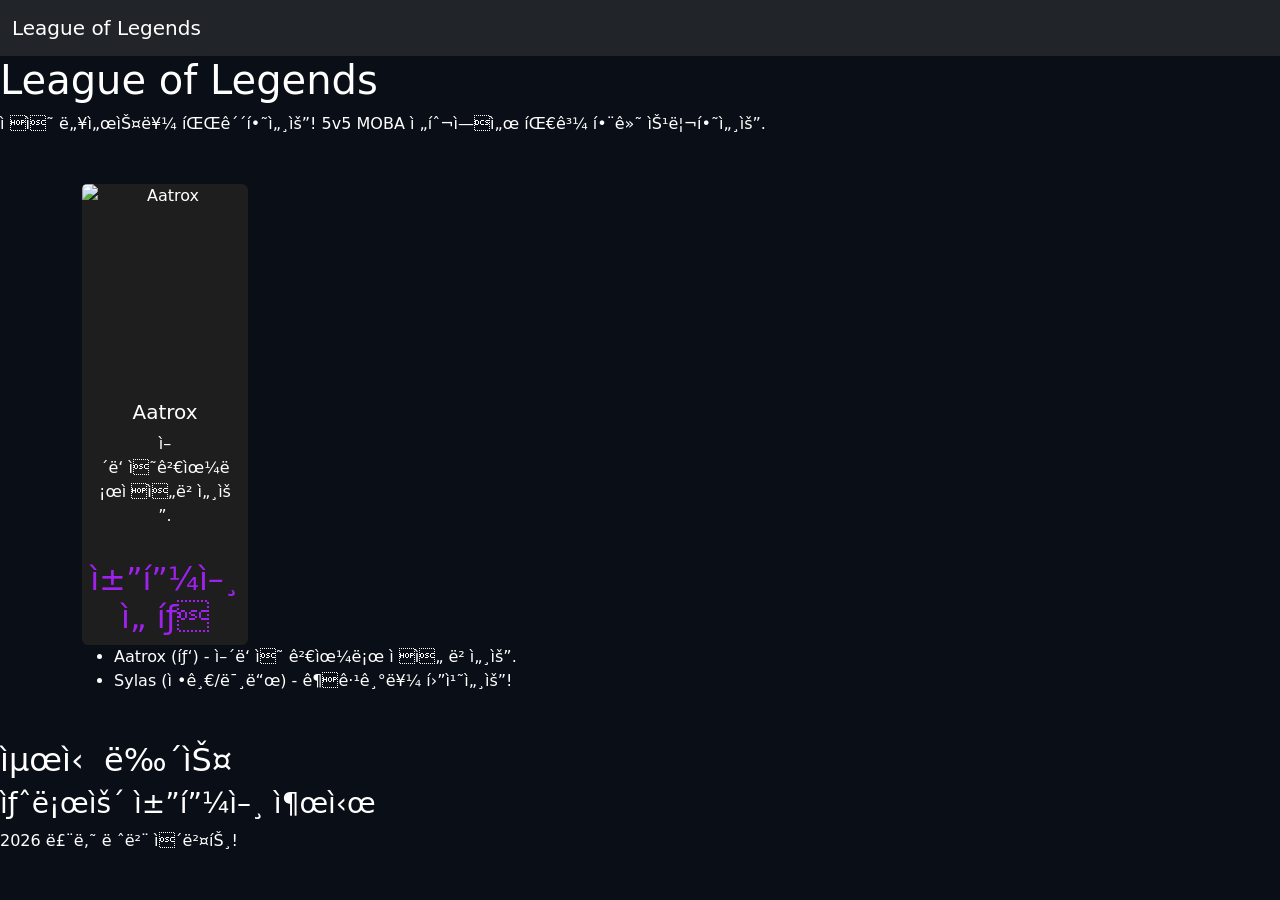
==== src/main/resources/META-INF/resources/index.html @ 9d28fe9e "2차 수업 업로드 테스트" ====
<!-- <!DOCTYPE html>
<html lang="ko">
<head>
    <meta charset="UTF-8">
    <meta name="viewport" content="width=device-width, initial-scale=1.0">
    <title>Quarkus Hello World</title>
</head>
<body>
    <div class="container">
        <h1>Hello, Quarkus!</h1>
        <p>이 파일은 <code>META-INF/resources/index.html</code>에서 실행 중입니다.</p>
    </div>
</body>
</html> -->




<!DOCTYPE html>
<html lang="ko">
<head>
    <link href="https://cdn.jsdelivr.net/npm/bootstrap@5.3.0/dist/css/bootstrap.min.css" rel="stylesheet">
    <style>
    body { background-color: #0a0e17; color: #fff; }
    .accent-purple { color: #a020f0; }
    .card { background-color: #1e1e1e; border: none; color: white; }
    .btn-primary { background-color: #a020f0; border: none; }
    
    .card {
    transition: transform 0.3s, box-shadow 0.3s;
    }
    .card:hover {
    transform: scale(1.05); /* 마우스를 올리면 커짐 */
    box-shadow: 0 10px 20px rgba(160, 32, 240, 0.5); /* 보라색 광원 효과 */
    }
    .card-img-top {
    height: 200px;
    object-fit: cover; /* 이미지가 찌그러지지 않게 채움 */
    }

    </style>
</head>
<body>
    <nav class="navbar navbar-expand-lg navbar-dark bg-dark">
        <div class="container-fluid"><a class="navbar-brand" href="#">League of Legends</a></div>
    </nav>


    <h1>League of Legends</h1>
    <p>적의 넥서스를 파괴하세요! 5v5 MOBA 전투에서 팀과 함께 승리하세요.</p>
    
    


        <div class="container my-5">
            <div class="row">
                 <div class="col-md-6 col-lg-4 col-xl-2">
                    <div class="card text-center h-100">
                    <img src="https://ddragon.leagueoflegends.com/cdn/16.5.1/img/champion/Aatrox.png" class="card-img-top" alt="Aatrox" loading="lazy">
                    <div class="card-body">
                    <h5>Aatrox</h5>
                    <p>어둠의검으로적을베세요.</p>
                </div>
                <h2 class="text-center accent-purple">챔피언 선택</h2>
             </div>
             </div>
        </div>
        <ul>
    <li>Aatrox (탑) - 어둠의 검으로 적을 베세요.</li>
    <li>Sylas (정글/미드) - 궁극기를 훔치세요!</li>
    </ul>
    </div>

    

    <h2>최신 뉴스</h2>
<div>
<h3>새로운 챔피언 출시</h3>
<p>2026 루나 레벨 이벤트!</p>
</div>

</body>
</html
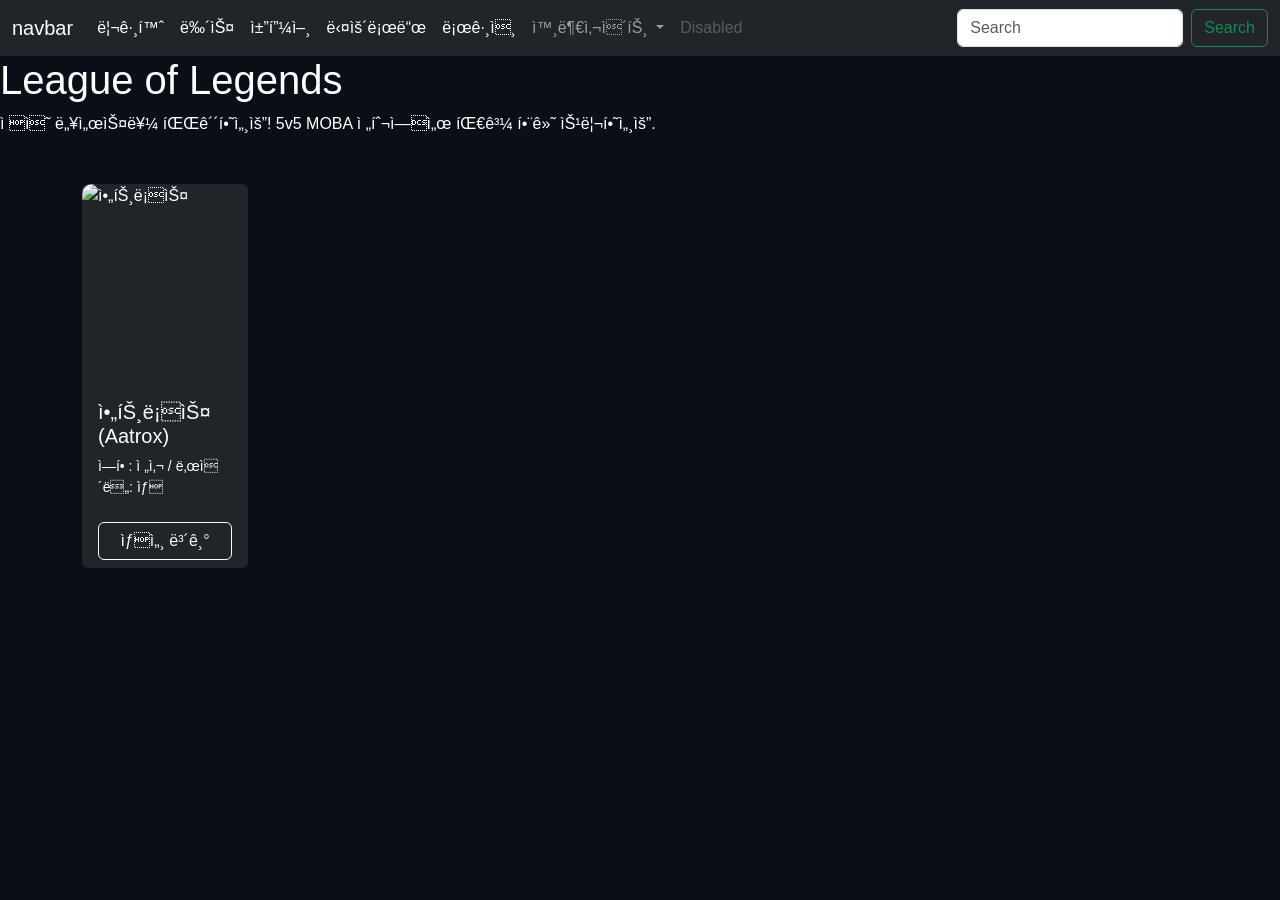
==== commit 225dbe3d: "4주차 수업" ====
--- a/src/main/resources/META-INF/resources/index.html
+++ b/src/main/resources/META-INF/resources/index.html
@@ -12,6 +12,7 @@
     </div>
 </body>
 </html> -->
+<!-- ./mvnw quarkus:dev   -->
 
 
 
@@ -20,30 +21,86 @@
 <html lang="ko">
 <head>
     <link href="https://cdn.jsdelivr.net/npm/bootstrap@5.3.0/dist/css/bootstrap.min.css" rel="stylesheet">
+    <script src="https://cdn.jsdelivr.net/npm/bootstrap@5.3.0/dist/js/bootstrap.bundle.min.js"></script>
     <style>
-    body { background-color: #0a0e17; color: #fff; }
-    .accent-purple { color: #a020f0; }
-    .card { background-color: #1e1e1e; border: none; color: white; }
-    .btn-primary { background-color: #a020f0; border: none; }
-    
-    .card {
-    transition: transform 0.3s, box-shadow 0.3s;
-    }
-    .card:hover {
-    transform: scale(1.05); /* 마우스를 올리면 커짐 */
-    box-shadow: 0 10px 20px rgba(160, 32, 240, 0.5); /* 보라색 광원 효과 */
-    }
-    .card-img-top {
-    height: 200px;
-    object-fit: cover; /* 이미지가 찌그러지지 않게 채움 */
-    }
-
+        body { background-color: #0a0e17; color: #fff; font-family: 'Arial', sans-serif; }
+        .navbar { background-color: #000; }
+        .hero { background: linear-gradient(to bottom, #1e1e1e, #0a0e17); min-height: 60vh; }
+        .accent-purple { color: #a020f0; }
+        .accent-red { color: #ff0000; }
+        .card { background-color: #1e1e1e; border: none; transition: transform 0.3s, box-shadow 0.3s; }
+        .card:hover { transform: scale(1.05); box-shadow: 0 10px 20px rgba(160, 32, 240, 0.5); }
+        .card-img-top { height: 200px; object-fit: cover; border-radius: 10px 10px 0 0; }
+        .btn-primary { background-color: #a020f0; border: none; }
+        .btn-primary:hover { background-color: #800080; }
+        .card-img-top {object-position: center top;}
     </style>
 </head>
 <body>
-    <nav class="navbar navbar-expand-lg navbar-dark bg-dark">
-        <div class="container-fluid"><a class="navbar-brand" href="#">League of Legends</a></div>
-    </nav>
+    <!-- <nav class="navbar navbar-expand-lg navbar-dark bg-dark">
+        <div class="container-fluid">
+            <a class="navbar-brand" href="#">League of Legends</a>
+        
+            <button class="navbar-toggler" type="button" data-bs-toggle="collapse" data-bs-target="#navbarNav" aria-controls="navbarNav" aria-expanded="false" aria-label="Toggle navigation">
+                <span class="navbar-toggler-icon"></span>
+            </button>
+            <div class="collapse navbar-collapse" id="navbarNav">
+                <ul class="navbar-nav ms-auto">
+                    <li class="nav-item"><a class="nav-link" href="#">뉴스</a></li>
+                    <li class="nav-item"><a class="nav-link" href="#">챔피언</a></li>
+                    <li class="nav-item"><a class="nav-link" href="#">다운로드</a></li>
+                    <li class="nav-item"><a class="nav-link" href="#">로그인</a></li>
+                    <li class="nav-item"><a class="nav-link" href="https://www.leagueoflegends.com/ko-kr/" target="_blank">공식웹사이트</a></li>
+                </ul>
+            </div>
+        </div>
+    </nav> -->
+
+<nav class="navbar navbar-expand-lg navbar-dark bg-dark">
+  <div class="container-fluid">
+    <a class="navbar-brand" href="#">navbar</a>
+    <button class="navbar-toggler" type="button" data-bs-toggle="collapse" data-bs-target="#navbarSupportedContent" aria-controls="navbarSupportedContent" aria-expanded="false" aria-label="Toggle navigation">
+      <span class="navbar-toggler-icon"></span>
+    </button>
+    <div class="collapse navbar-collapse" id="navbarSupportedContent">
+      <ul class="navbar-nav me-auto mb-2 mb-lg-0">
+        <li class="nav-item">
+          <a class="nav-link active" aria-current="page" href="#">리그홈</a>
+        </li>
+        <li class="nav-item">
+          <a class="nav-link active" aria-current="page" href="#">뉴스</a>
+        </li>
+        <li class="nav-item">
+          <a class="nav-link active" aria-current="page" href="#">챔피언</a>
+        </li>
+        <li class="nav-item">
+          <a class="nav-link active" aria-current="page" href="#">다운로드</a>
+        </li>
+        <li class="nav-item">
+          <a class="nav-link active" aria-current="page" href="#">로그인</a>
+        </li>
+        <li class="nav-item dropdown">
+          <a class="nav-link dropdown-toggle" href="#" id="navbarDropdown" role="button" data-bs-toggle="dropdown" aria-expanded="false">
+            외부사이트
+          </a>
+          <ul class="dropdown-menu" aria-labelledby="navbarDropdown">
+            <li><a class="dropdown-item" href="https://www.leagueoflegends.com/ko-kr/">롤공식홈</a></li>
+            <li><a class="dropdown-item" href="https://lol.ps/">롤전적</a></li>
+            <li><hr class="dropdown-divider"></li>
+            <li><a class="dropdown-item" href="#">관련유튜브</a></li>
+          </ul>
+        </li>
+        <li class="nav-item">
+          <a class="nav-link disabled" href="#" tabindex="-1" aria-disabled="true">Disabled</a>
+        </li>
+      </ul>
+      <form class="d-flex">
+        <input class="form-control me-2" type="search" placeholder="Search" aria-label="Search">
+        <button class="btn btn-outline-success" type="submit">Search</button>
+      </form>
+    </div>
+  </div>
+</nav>
 
 
     <h1>League of Legends</h1>
@@ -53,17 +110,59 @@
 
 
         <div class="container my-5">
-            <div class="row">
+            <!-- <div class="row row-cols-auto g-4"> -->
+                <div class="row g-4">
                  <div class="col-md-6 col-lg-4 col-xl-2">
-                    <div class="card text-center h-100">
+                    <!-- <div class="card text-center h-100">
                     <img src="https://ddragon.leagueoflegends.com/cdn/16.5.1/img/champion/Aatrox.png" class="card-img-top" alt="Aatrox" loading="lazy">
                     <div class="card-body">
-                    <h5>Aatrox</h5>
-                    <p>어둠의검으로적을베세요.</p>
+                    <h5 class="card-title accent-red">Aatrox</h5>
+                    <p class="card-title accent-red">어둠의검으로적을베세요.</p>
+                </div>
+                <h2 class="text-center accent-purple">챔피언 선택</h2>
+             </div>
+             </div> -->
+
+        <div class="col">
+            <div class="card bg-dark text-white border-secondary h-100">
+            <img src="https://ddragon.leagueoflegends.com/cdn/16.5.1/img/champion/Aatrox.png" class="card-img-top" alt="아트록스">
+                <div class="card-body">
+                <h5 class="card-title">아트록스 (Aatrox)</h5>
+                <p class="card-text small">역할: 전사 / 난이도: 상</p>
+                </div>
+             <div class="card-footer bg-transparent border-0">
+                <button class="btn btn-outline-light w-100"
+                data-bs-toggle="modal"
+                data-bs-target="#modalAatrox"
+                data-champ="Aatrox">
+                상세 보기
+                </button>
+                </div>
+            </div>
+        </div>
+
+        <!-- 모달 (iframe으로 Aatrox.html 불러오기) -->
+<div class="modal fade" id="modalAatrox" tabindex="-1" aria-labelledby="modalAatroxLabel" aria-hidden="true">
+<div class="modal-dialog modal-xl modal-dialog-centered modal-dialog-scrollable">
+<div class="modal-content bg-dark text-white border-secondary">
+<!-- 헤더 -->
+<div class="modal-header border-secondary">
+<h5 class="modal-title" id="modalAatroxLabel">아트록스 (Aatrox) 상세 정보</h5>
+<button type="button" class="btn-close btn-close-white" data-bs-dismiss="modal" aria-label="Close"></button>
+</div>
+
+
+             <div class="col-md-6 col-lg-4 col-xl-2">
+                    <div class="card text-center h-100">
+                    <img src="http://localhost:8080/img/sylas.jpg" class="card-img-top" alt="Sylas" loading="lazy">
+                    <div class="card-body">
+                    <h5 class="card-title accent-red">Sylas</h5>
+                    <p class="card-title accent-red">궁극기를 훔치세요</p>
                 </div>
                 <h2 class="text-center accent-purple">챔피언 선택</h2>
              </div>
              </div>
+
         </div>
         <ul>
     <li>Aatrox (탑) - 어둠의 검으로 적을 베세요.</li>
@@ -80,4 +179,4 @@
 </div>
 
 </body>
-</html+</html>
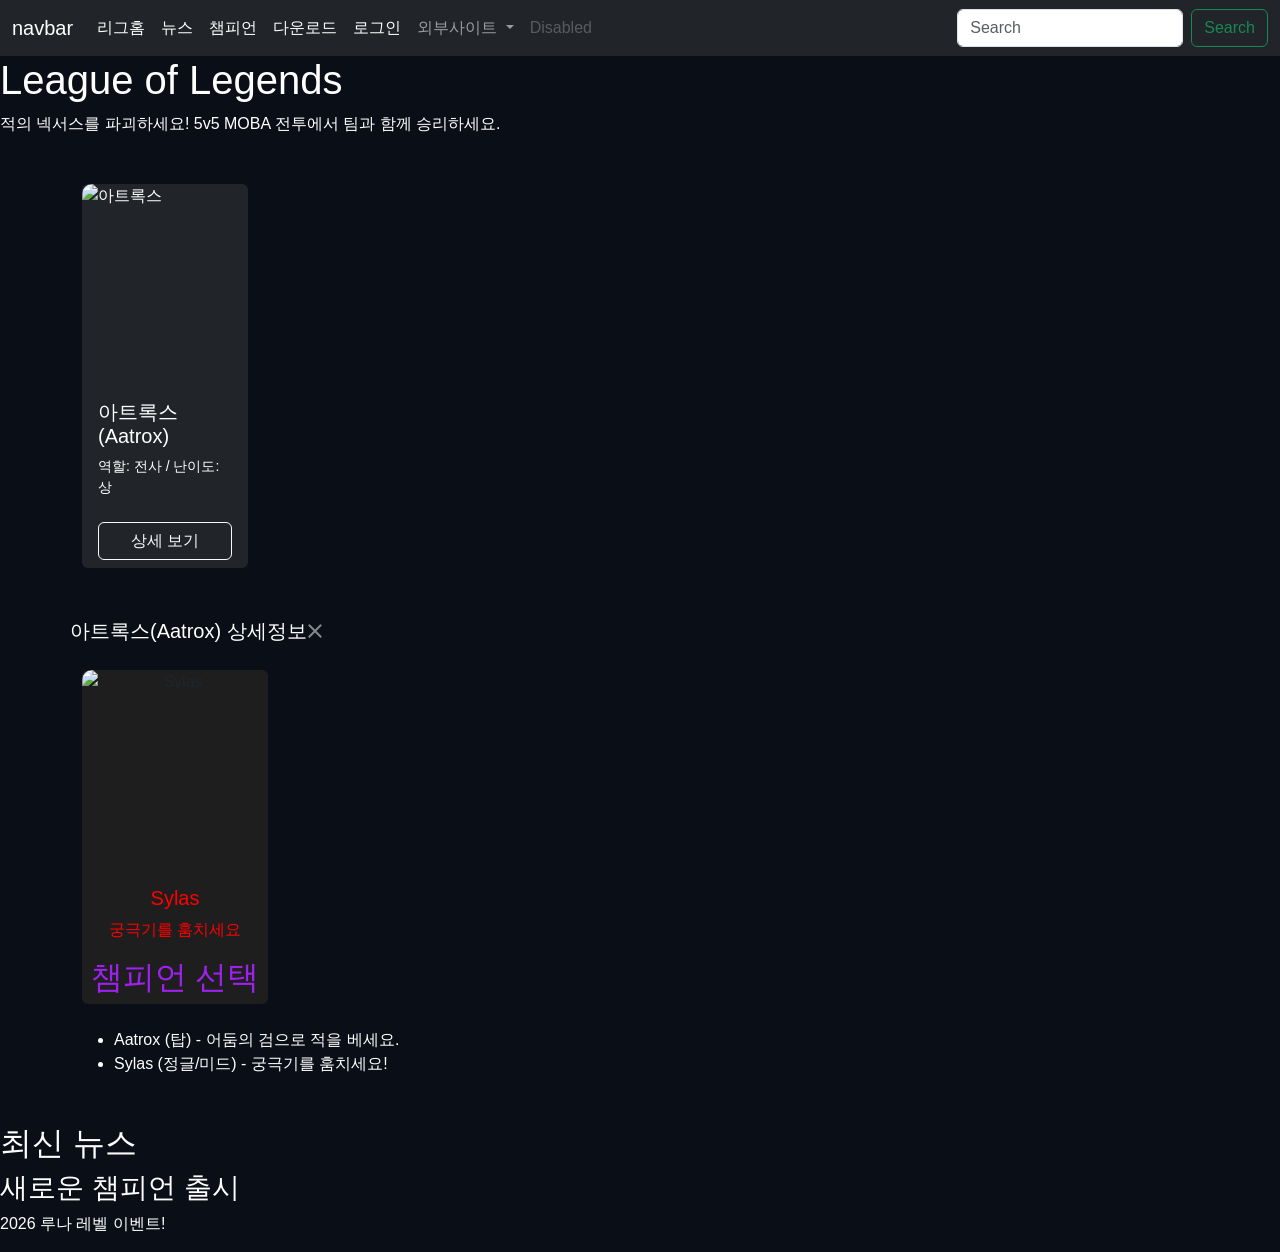
==== commit 1cb1953c: "5주차수업" ====
--- a/src/main/resources/META-INF/resources/index.html
+++ b/src/main/resources/META-INF/resources/index.html
@@ -1,182 +1,158 @@
-<!-- <!DOCTYPE html>
-<html lang="ko">
-<head>
-    <meta charset="UTF-8">
-    <meta name="viewport" content="width=device-width, initial-scale=1.0">
-    <title>Quarkus Hello World</title>
-</head>
-<body>
-    <div class="container">
-        <h1>Hello, Quarkus!</h1>
-        <p>이 파일은 <code>META-INF/resources/index.html</code>에서 실행 중입니다.</p>
-    </div>
-</body>
-</html> -->
-<!-- ./mvnw quarkus:dev   -->
-
-
-
-
 <!DOCTYPE html>
 <html lang="ko">
 <head>
-    <link href="https://cdn.jsdelivr.net/npm/bootstrap@5.3.0/dist/css/bootstrap.min.css" rel="stylesheet">
-    <script src="https://cdn.jsdelivr.net/npm/bootstrap@5.3.0/dist/js/bootstrap.bundle.min.js"></script>
-    <style>
-        body { background-color: #0a0e17; color: #fff; font-family: 'Arial', sans-serif; }
-        .navbar { background-color: #000; }
-        .hero { background: linear-gradient(to bottom, #1e1e1e, #0a0e17); min-height: 60vh; }
-        .accent-purple { color: #a020f0; }
-        .accent-red { color: #ff0000; }
-        .card { background-color: #1e1e1e; border: none; transition: transform 0.3s, box-shadow 0.3s; }
-        .card:hover { transform: scale(1.05); box-shadow: 0 10px 20px rgba(160, 32, 240, 0.5); }
-        .card-img-top { height: 200px; object-fit: cover; border-radius: 10px 10px 0 0; }
-        .btn-primary { background-color: #a020f0; border: none; }
-        .btn-primary:hover { background-color: #800080; }
-        .card-img-top {object-position: center top;}
-    </style>
+  <meta charset="UTF-8">
+  <meta name="viewport" content="width=device-width, initial-scale=1.0">
+  <link href="https://cdn.jsdelivr.net/npm/bootstrap@5.3.3/dist/css/bootstrap.min.css" rel="stylesheet">
+ <link rel="stylesheet" href="../css/download.css">
+  <style>
+    body { background-color: #0a0e17; color: #fff; font-family: 'Arial', sans-serif; }
+    .navbar { background-color: #000; }
+    .hero { background: linear-gradient(to bottom, #1e1e1e, #0a0e17); min-height: 60vh; }
+    .accent-purple { color: #a020f0; }
+    .accent-red { color: #ff0000; }
+    .card { background-color: #1e1e1e; border: none; transition: transform 0.3s, box-shadow 0.3s; }
+    .card:hover { transform: scale(1.05); box-shadow: 0 10px 20px rgba(160, 32, 240, 0.5); }
+    .card-img-top { height: 200px; object-fit: cover; border-radius: 10px 10px 0 0; object-position: center top; }
+    .btn-primary { background-color: #a020f0; border: none; }
+    .btn-primary:hover { background-color: #800080; }
+  </style>
 </head>
+
 <body>
-    <!-- <nav class="navbar navbar-expand-lg navbar-dark bg-dark">
-        <div class="container-fluid">
-            <a class="navbar-brand" href="#">League of Legends</a>
-        
-            <button class="navbar-toggler" type="button" data-bs-toggle="collapse" data-bs-target="#navbarNav" aria-controls="navbarNav" aria-expanded="false" aria-label="Toggle navigation">
-                <span class="navbar-toggler-icon"></span>
+  <nav class="navbar navbar-expand-lg navbar-dark bg-dark">
+    <div class="container-fluid">
+      <a class="navbar-brand" href="#">navbar</a>
+      <button class="navbar-toggler" type="button" data-bs-toggle="collapse" data-bs-target="#navbarSupportedContent" aria-controls="navbarSupportedContent" aria-expanded="false" aria-label="Toggle navigation">
+        <span class="navbar-toggler-icon"></span>
+      </button>
+      <div class="collapse navbar-collapse" id="navbarSupportedContent">
+        <ul class="navbar-nav me-auto mb-2 mb-lg-0">
+          <li class="nav-item">
+            <a class="nav-link active" aria-current="page" href="#">리그홈</a>
+          </li>
+          <li class="nav-item">
+            <a class="nav-link active" aria-current="page" href="#">뉴스</a>
+          </li>
+          <li class="nav-item">
+            <a class="nav-link active" aria-current="page" href="#">챔피언</a>
+          </li>
+          <li class="nav-item">
+            <a class="nav-link active" aria-current="page" href="main_page_sub/download.html">다운로드</a>
+          </li>
+          <li class="nav-item">
+            <a class="nav-link active" aria-current="page" href="#">로그인</a>
+          </li>
+          <li class="nav-item dropdown">
+            <a class="nav-link dropdown-toggle" href="#" id="navbarDropdown" role="button" data-bs-toggle="dropdown" aria-expanded="false">
+              외부사이트
+            </a>
+            <ul class="dropdown-menu" aria-labelledby="navbarDropdown">
+              <li><a class="dropdown-item" href="https://www.leagueoflegends.com/ko-kr/">롤공식홈</a></li>
+              <li><a class="dropdown-item" href="https://lol.ps/">롤전적</a></li>
+              <li><hr class="dropdown-divider"></li>
+              <li><a class="dropdown-item" href="#">관련유튜브</a></li>
+            </ul>
+          </li>
+          <li class="nav-item">
+            <a class="nav-link disabled" href="#" tabindex="-1" aria-disabled="true">Disabled</a>
+          </li>
+        </ul>
+        <form class="d-flex">
+          <input class="form-control me-2" type="search" placeholder="Search" aria-label="Search">
+          <button class="btn btn-outline-success" type="submit">Search</button>
+        </form>
+      </div>
+    </div>
+  </nav>
+
+  <h1>League of Legends</h1>
+  <p>적의 넥서스를 파괴하세요! 5v5 MOBA 전투에서 팀과 함께 승리하세요.</p>
+
+  <div class="container my-5">
+    <div class="row g-4">
+      <div class="col-md-6 col-lg-4 col-xl-2">
+        <div class="card bg-dark text-white border-secondary h-100">
+          <img src="../img/Aatrox.jpg" class="card-img-top" alt="아트록스">
+          <div class="card-body">
+            <h5 class="card-title">아트록스 (Aatrox)</h5>
+            <p class="card-text small">역할: 전사 / 난이도: 상</p>
+          </div>
+          <div class="card-footer bg-transparent border-0">
+            <button class="btn btn-outline-light w-100" data-bs-toggle="modal" data-bs-target="#modalAatrox">
+              상세 보기
             </button>
-            <div class="collapse navbar-collapse" id="navbarNav">
-                <ul class="navbar-nav ms-auto">
-                    <li class="nav-item"><a class="nav-link" href="#">뉴스</a></li>
-                    <li class="nav-item"><a class="nav-link" href="#">챔피언</a></li>
-                    <li class="nav-item"><a class="nav-link" href="#">다운로드</a></li>
-                    <li class="nav-item"><a class="nav-link" href="#">로그인</a></li>
-                    <li class="nav-item"><a class="nav-link" href="https://www.leagueoflegends.com/ko-kr/" target="_blank">공식웹사이트</a></li>
-                </ul>
-            </div>
+          </div>
         </div>
-    </nav> -->
+      </div>
 
-<nav class="navbar navbar-expand-lg navbar-dark bg-dark">
-  <div class="container-fluid">
-    <a class="navbar-brand" href="#">navbar</a>
-    <button class="navbar-toggler" type="button" data-bs-toggle="collapse" data-bs-target="#navbarSupportedContent" aria-controls="navbarSupportedContent" aria-expanded="false" aria-label="Toggle navigation">
-      <span class="navbar-toggler-icon"></span>
-    </button>
-    <div class="collapse navbar-collapse" id="navbarSupportedContent">
-      <ul class="navbar-nav me-auto mb-2 mb-lg-0">
-        <li class="nav-item">
-          <a class="nav-link active" aria-current="page" href="#">리그홈</a>
-        </li>
-        <li class="nav-item">
-          <a class="nav-link active" aria-current="page" href="#">뉴스</a>
-        </li>
-        <li class="nav-item">
-          <a class="nav-link active" aria-current="page" href="#">챔피언</a>
-        </li>
-        <li class="nav-item">
-          <a class="nav-link active" aria-current="page" href="#">다운로드</a>
-        </li>
-        <li class="nav-item">
-          <a class="nav-link active" aria-current="page" href="#">로그인</a>
-        </li>
-        <li class="nav-item dropdown">
-          <a class="nav-link dropdown-toggle" href="#" id="navbarDropdown" role="button" data-bs-toggle="dropdown" aria-expanded="false">
-            외부사이트
-          </a>
-          <ul class="dropdown-menu" aria-labelledby="navbarDropdown">
-            <li><a class="dropdown-item" href="https://www.leagueoflegends.com/ko-kr/">롤공식홈</a></li>
-            <li><a class="dropdown-item" href="https://lol.ps/">롤전적</a></li>
-            <li><hr class="dropdown-divider"></li>
-            <li><a class="dropdown-item" href="#">관련유튜브</a></li>
-          </ul>
-        </li>
-        <li class="nav-item">
-          <a class="nav-link disabled" href="#" tabindex="-1" aria-disabled="true">Disabled</a>
-        </li>
-      </ul>
-      <form class="d-flex">
-        <input class="form-control me-2" type="search" placeholder="Search" aria-label="Search">
-        <button class="btn btn-outline-success" type="submit">Search</button>
-      </form>
+      <div class="modal fade" id="modalAatrox" tabindex="-1" aria-labelledby="modalAatroxLabel" aria-hidden="true"></div>
+<div class="modal-dialog modal-xl modal-dialog-centered modal-dialog-scrollable"></div>
+  <div class="modal-content bg-dark text-white border-secondary"></div>
+
+<div class="modal-header border-secondary">
+    <h5 class="modal-title" id="modalAatroxLabel">아트록스(Aatrox) 상세정보</h5>
+    <button type="button" class="btn-close btn-close-white" data-bs-dismiss="modal" aria-label="Close"></button>
+</div>
+  
+<!--모달(iframe으로Aatrox.html 불러오기) -->
+<div class="modal fade" id="modalAatrox" tabindex="-1" aria-labelledby="modalAatroxLabel" aria-hidden="true">
+<div class="modal-dialog modal-xl modal-dialog-centered modal-dialog-scrollable">
+  <div class="modal-content bg-dark text-white border-secondary">
+<!--헤더-->
+<div class="modal-header border-secondary">
+    <h5 class="modal-title" id="modalAatroxLabel">아트록스(Aatrox) 상세정보</h5>
+    <button type="button" class="btn-close btn-close-white" data-bs-dismiss="modal" aria-label="Close"></button>
+</div>
+
+<div class="modal-body p-0" style="height: 65vh; background: #0a0e17;">
+    <iframe
+    src="../modals/Aatrox.html"
+    frameborder="0"
+    style="width: 100%; height: 100%; border: none;"
+    allowfullscreen>
+    </iframe>
+</div>
+
+  <div class="modal-footer border-secondary">
+    <button type="button" class="btn btn-outline-light" data-bs-dismiss="modal">닫기</button>
+  </div>
+  </div>
+</div>
+</div>
+<did class="col">
+      <div class="col-md-6 col-lg-4 col-xl-2">
+        <div class="card text-center h-100">
+          <img src="../img/sylas.jpg" class="card-img-top" alt="Sylas" loading="lazy">
+          <div class="card-body">
+            <h5 class="card-title accent-red">Sylas</h5>
+            <p class="card-text accent-red">궁극기를 훔치세요</p>
+          </div>
+          <h2 class="text-center accent-purple">챔피언 선택</h2>
+        </div>
+      </div>
+      </did>
     </div>
+
+    <ul class="mt-4">
+      <li>Aatrox (탑) - 어둠의 검으로 적을 베세요.</li>
+      <li>Sylas (정글/미드) - 궁극기를 훔치세요!</li>
+    </ul>
   </div>
-</nav>
+
+  <h2>최신 뉴스</h2>
+  <div>
+    <h3>새로운 챔피언 출시</h3>
+    <p>2026 루나 레벨 이벤트!</p>
+  </div>
 
 
-    <h1>League of Legends</h1>
-    <p>적의 넥서스를 파괴하세요! 5v5 MOBA 전투에서 팀과 함께 승리하세요.</p>
-    
-    
+  
+  
+  
+  
+    <script src="https://cdn.jsdelivr.net/npm/bootstrap@5.3.3/dist/js/bootstrap.bundle.min.js"></script>
 
-
-        <div class="container my-5">
-            <!-- <div class="row row-cols-auto g-4"> -->
-                <div class="row g-4">
-                 <div class="col-md-6 col-lg-4 col-xl-2">
-                    <!-- <div class="card text-center h-100">
-                    <img src="https://ddragon.leagueoflegends.com/cdn/16.5.1/img/champion/Aatrox.png" class="card-img-top" alt="Aatrox" loading="lazy">
-                    <div class="card-body">
-                    <h5 class="card-title accent-red">Aatrox</h5>
-                    <p class="card-title accent-red">어둠의검으로적을베세요.</p>
-                </div>
-                <h2 class="text-center accent-purple">챔피언 선택</h2>
-             </div>
-             </div> -->
-
-        <div class="col">
-            <div class="card bg-dark text-white border-secondary h-100">
-            <img src="https://ddragon.leagueoflegends.com/cdn/16.5.1/img/champion/Aatrox.png" class="card-img-top" alt="아트록스">
-                <div class="card-body">
-                <h5 class="card-title">아트록스 (Aatrox)</h5>
-                <p class="card-text small">역할: 전사 / 난이도: 상</p>
-                </div>
-             <div class="card-footer bg-transparent border-0">
-                <button class="btn btn-outline-light w-100"
-                data-bs-toggle="modal"
-                data-bs-target="#modalAatrox"
-                data-champ="Aatrox">
-                상세 보기
-                </button>
-                </div>
-            </div>
-        </div>
-
-        <!-- 모달 (iframe으로 Aatrox.html 불러오기) -->
-<div class="modal fade" id="modalAatrox" tabindex="-1" aria-labelledby="modalAatroxLabel" aria-hidden="true">
-<div class="modal-dialog modal-xl modal-dialog-centered modal-dialog-scrollable">
-<div class="modal-content bg-dark text-white border-secondary">
-<!-- 헤더 -->
-<div class="modal-header border-secondary">
-<h5 class="modal-title" id="modalAatroxLabel">아트록스 (Aatrox) 상세 정보</h5>
-<button type="button" class="btn-close btn-close-white" data-bs-dismiss="modal" aria-label="Close"></button>
-</div>
-
-
-             <div class="col-md-6 col-lg-4 col-xl-2">
-                    <div class="card text-center h-100">
-                    <img src="http://localhost:8080/img/sylas.jpg" class="card-img-top" alt="Sylas" loading="lazy">
-                    <div class="card-body">
-                    <h5 class="card-title accent-red">Sylas</h5>
-                    <p class="card-title accent-red">궁극기를 훔치세요</p>
-                </div>
-                <h2 class="text-center accent-purple">챔피언 선택</h2>
-             </div>
-             </div>
-
-        </div>
-        <ul>
-    <li>Aatrox (탑) - 어둠의 검으로 적을 베세요.</li>
-    <li>Sylas (정글/미드) - 궁극기를 훔치세요!</li>
-    </ul>
-    </div>
-
-    
-
-    <h2>최신 뉴스</h2>
-<div>
-<h3>새로운 챔피언 출시</h3>
-<p>2026 루나 레벨 이벤트!</p>
-</div>
 
 </body>
 </html>
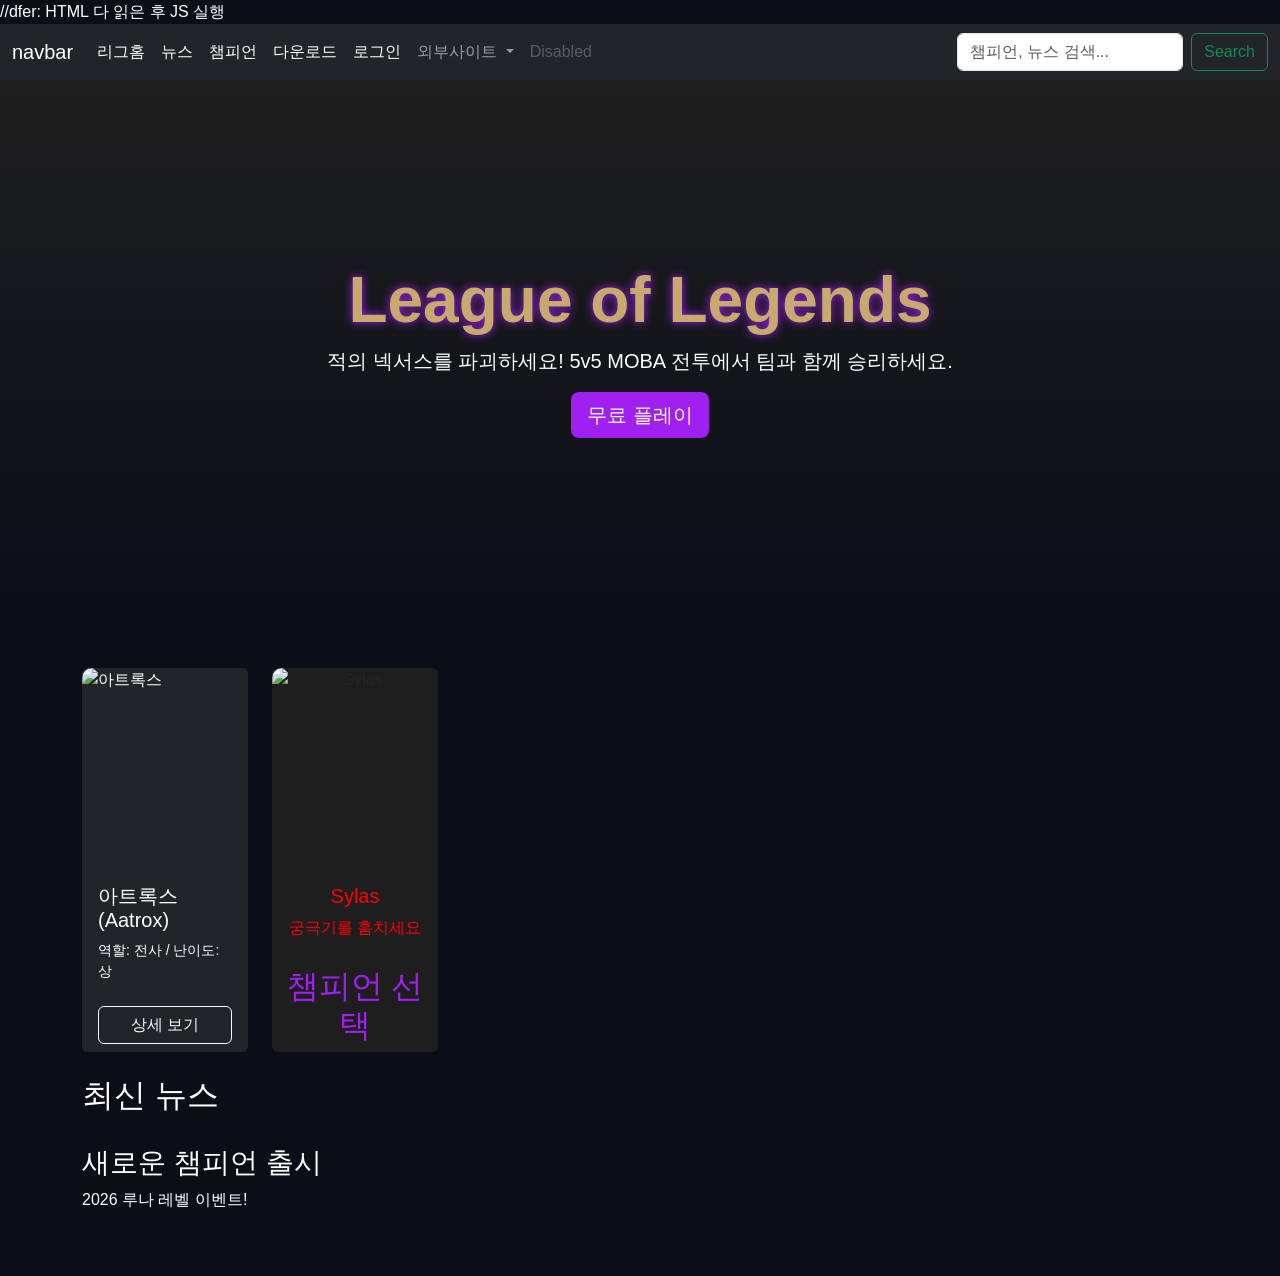
==== commit 53f181f9: "6주차 수업" ====
--- a/src/main/resources/META-INF/resources/index.html
+++ b/src/main/resources/META-INF/resources/index.html
@@ -4,7 +4,18 @@
   <meta charset="UTF-8">
   <meta name="viewport" content="width=device-width, initial-scale=1.0">
   <link href="https://cdn.jsdelivr.net/npm/bootstrap@5.3.3/dist/css/bootstrap.min.css" rel="stylesheet">
- <link rel="stylesheet" href="../css/download.css">
+  <!-- <script src="https://cdn.jsdelivr.net/npm/bootstrap@5.3.3/dist/js/bootstrap.bundle.min.js"></script> -->
+   <script src="js/bootstrap.bundle.min.js"></script>
+   <script src="js/test.js"></script>
+   <script src="js/search.js" defer></script> //dfer: HTML 다 읽은 후 JS 실행
+
+<script>
+  window.onload = function() {
+  alert("메인 페이지 로딩 완료");
+  }
+</script>
+
+  <link rel="stylesheet" href=".//css/download.css">
   <style>
     body { background-color: #0a0e17; color: #fff; font-family: 'Arial', sans-serif; }
     .navbar { background-color: #000; }
@@ -20,6 +31,8 @@
 </head>
 
 <body>
+
+
   <nav class="navbar navbar-expand-lg navbar-dark bg-dark">
     <div class="container-fluid">
       <a class="navbar-brand" href="#">navbar</a>
@@ -58,19 +71,26 @@
             <a class="nav-link disabled" href="#" tabindex="-1" aria-disabled="true">Disabled</a>
           </li>
         </ul>
-        <form class="d-flex">
-          <input class="form-control me-2" type="search" placeholder="Search" aria-label="Search">
+        <form class="d-flex" id="searchForm" role="search">
+          <input class="form-control me-2" type="search" placeholder="챔피언, 뉴스 검색..." aria-label="Search" id="searchInput">
           <button class="btn btn-outline-success" type="submit">Search</button>
         </form>
       </div>
     </div>
   </nav>
 
-  <h1>League of Legends</h1>
-  <p>적의 넥서스를 파괴하세요! 5v5 MOBA 전투에서 팀과 함께 승리하세요.</p>
+  <section class="hero d-flex align-items-center justify-content-center text-center py-5">
+        <div class="container">
+            <h1 class="display-3 fw-bold">League of Legends</h1>
+            <p class="lead">적의 넥서스를 파괴하세요! 5v5 MOBA 전투에서 팀과 함께 승리하세요.</p>
+            <a href="http://localhost:8080/main_page_sub/download.html" class="btn btn-primary btn-lg" onclick="alert('즐거운 플레이 되세요')">무료 플레이</a>
+        </div>
+    </section>
 
   <div class="container my-5">
     <div class="row g-4">
+
+      <!-- 아트록스 카드 -->
       <div class="col-md-6 col-lg-4 col-xl-2">
         <div class="card bg-dark text-white border-secondary h-100">
           <img src="../img/Aatrox.jpg" class="card-img-top" alt="아트록스">
@@ -86,41 +106,7 @@
         </div>
       </div>
 
-      <div class="modal fade" id="modalAatrox" tabindex="-1" aria-labelledby="modalAatroxLabel" aria-hidden="true"></div>
-<div class="modal-dialog modal-xl modal-dialog-centered modal-dialog-scrollable"></div>
-  <div class="modal-content bg-dark text-white border-secondary"></div>
-
-<div class="modal-header border-secondary">
-    <h5 class="modal-title" id="modalAatroxLabel">아트록스(Aatrox) 상세정보</h5>
-    <button type="button" class="btn-close btn-close-white" data-bs-dismiss="modal" aria-label="Close"></button>
-</div>
-  
-<!--모달(iframe으로Aatrox.html 불러오기) -->
-<div class="modal fade" id="modalAatrox" tabindex="-1" aria-labelledby="modalAatroxLabel" aria-hidden="true">
-<div class="modal-dialog modal-xl modal-dialog-centered modal-dialog-scrollable">
-  <div class="modal-content bg-dark text-white border-secondary">
-<!--헤더-->
-<div class="modal-header border-secondary">
-    <h5 class="modal-title" id="modalAatroxLabel">아트록스(Aatrox) 상세정보</h5>
-    <button type="button" class="btn-close btn-close-white" data-bs-dismiss="modal" aria-label="Close"></button>
-</div>
-
-<div class="modal-body p-0" style="height: 65vh; background: #0a0e17;">
-    <iframe
-    src="../modals/Aatrox.html"
-    frameborder="0"
-    style="width: 100%; height: 100%; border: none;"
-    allowfullscreen>
-    </iframe>
-</div>
-
-  <div class="modal-footer border-secondary">
-    <button type="button" class="btn btn-outline-light" data-bs-dismiss="modal">닫기</button>
-  </div>
-  </div>
-</div>
-</div>
-<did class="col">
+      <!-- Sylas 카드 -->
       <div class="col-md-6 col-lg-4 col-xl-2">
         <div class="card text-center h-100">
           <img src="../img/sylas.jpg" class="card-img-top" alt="Sylas" loading="lazy">
@@ -131,14 +117,8 @@
           <h2 class="text-center accent-purple">챔피언 선택</h2>
         </div>
       </div>
-      </did>
-    </div>
 
-    <ul class="mt-4">
-      <li>Aatrox (탑) - 어둠의 검으로 적을 베세요.</li>
-      <li>Sylas (정글/미드) - 궁극기를 훔치세요!</li>
-    </ul>
-  </div>
+    
 
   <h2>최신 뉴스</h2>
   <div>
@@ -146,13 +126,38 @@
     <p>2026 루나 레벨 이벤트!</p>
   </div>
 
+  <!-- ✅ 아트록스 모달 (body 닫히기 전, row 밖에 위치) -->
+  <div class="modal fade" id="modalAatrox" tabindex="-1" aria-labelledby="modalAatroxLabel" aria-hidden="true">
+    <div class="modal-dialog modal-xl modal-dialog-centered modal-dialog-scrollable">
+      <div class="modal-content bg-dark text-white border-secondary">
 
-  
-  
-  
-  
-    <script src="https://cdn.jsdelivr.net/npm/bootstrap@5.3.3/dist/js/bootstrap.bundle.min.js"></script>
+        <!-- 헤더 -->
+        <div class="modal-header border-secondary">
+          <h5 class="modal-title" id="modalAatroxLabel">아트록스(Aatrox) 상세정보</h5>
+          <button type="button" class="btn-close btn-close-white" data-bs-dismiss="modal" aria-label="Close"></button>
+        </div>
 
+        <!-- 본문 (iframe) -->
+        <div class="modal-body p-0" style="height: 65vh; background: #0a0e17;">
+          <iframe
+            src="../modals/Aatrox.html"
+            frameborder="0"
+            scrolling="no"
+            style="width: 100%; height: 100%; border: none;"
+            allowfullscreen>
+          </iframe>
+        </div>
 
+        <!-- 푸터 -->
+        <div class="modal-footer border-secondary">
+          <button type="button" class="btn btn-outline-light" data-bs-dismiss="modal">닫기</button>
+        </div>
+
+      </div>
+    </div>
+  </div>
+
+ <!-- <script src="js/search.js"></script> -->
+  <script src="https://cdn.jsdelivr.net/npm/bootstrap@5.3.3/dist/js/bootstrap.bundle.min.js"></script>
 </body>
 </html>
--- a/src/main/resources/META-INF/resources/css/download.css
+++ b/src/main/resources/META-INF/resources/css/download.css
@@ -0,0 +1,65 @@
+body { 
+    background-color: #0a0e17; 
+    color: #e0e0e0; 
+    font-family: 'Segoe UI', Arial, sans-serif; 
+}
+
+.hero {
+    background: linear-gradient(rgba(0,0,0,0.6), rgba(0,0,0,0.8)), 
+                url('../img/download-banner.jpg') center/cover no-repeat;
+    min-height: 60vh;
+    display: flex;
+    align-items: center;
+    justify-content: center;
+    text-align: center;
+    padding: 2rem;
+}
+
+.hero h1 { 
+    font-size: 4rem; 
+    font-weight: bold; 
+    color: #c8aa6e;          /* LOL 골드 톤 */
+    text-shadow: 0 0 10px #a020f0;
+}
+
+.btn-download {
+    background-color: #a020f0;
+    border: none;
+    font-size: 1.3rem;
+    padding: 1rem 2rem;
+    margin: 1rem;
+}
+
+.btn-download:hover { 
+    background-color: #800080; 
+}
+
+.nav-tabs .nav-link { 
+    color: #e0e0e0; 
+}
+
+.nav-tabs .nav-link.active { 
+    background-color: #1e1e1e; 
+    color: #c8aa6e; 
+    border-color: #a020f0; 
+}
+
+.table { 
+    --bs-table-bg: #1e1e1e; 
+    --bs-table-color: #e0e0e0; 
+    --bs-table-border-color: #444;
+}
+
+.table th { 
+    background-color: #000; 
+    color: #c8aa6e; 
+}
+
+.card { 
+    background-color: #1e1e1e; 
+    border: 1px solid #444; 
+}
+
+.accent-purple { 
+    color: #a020f0; 
+}
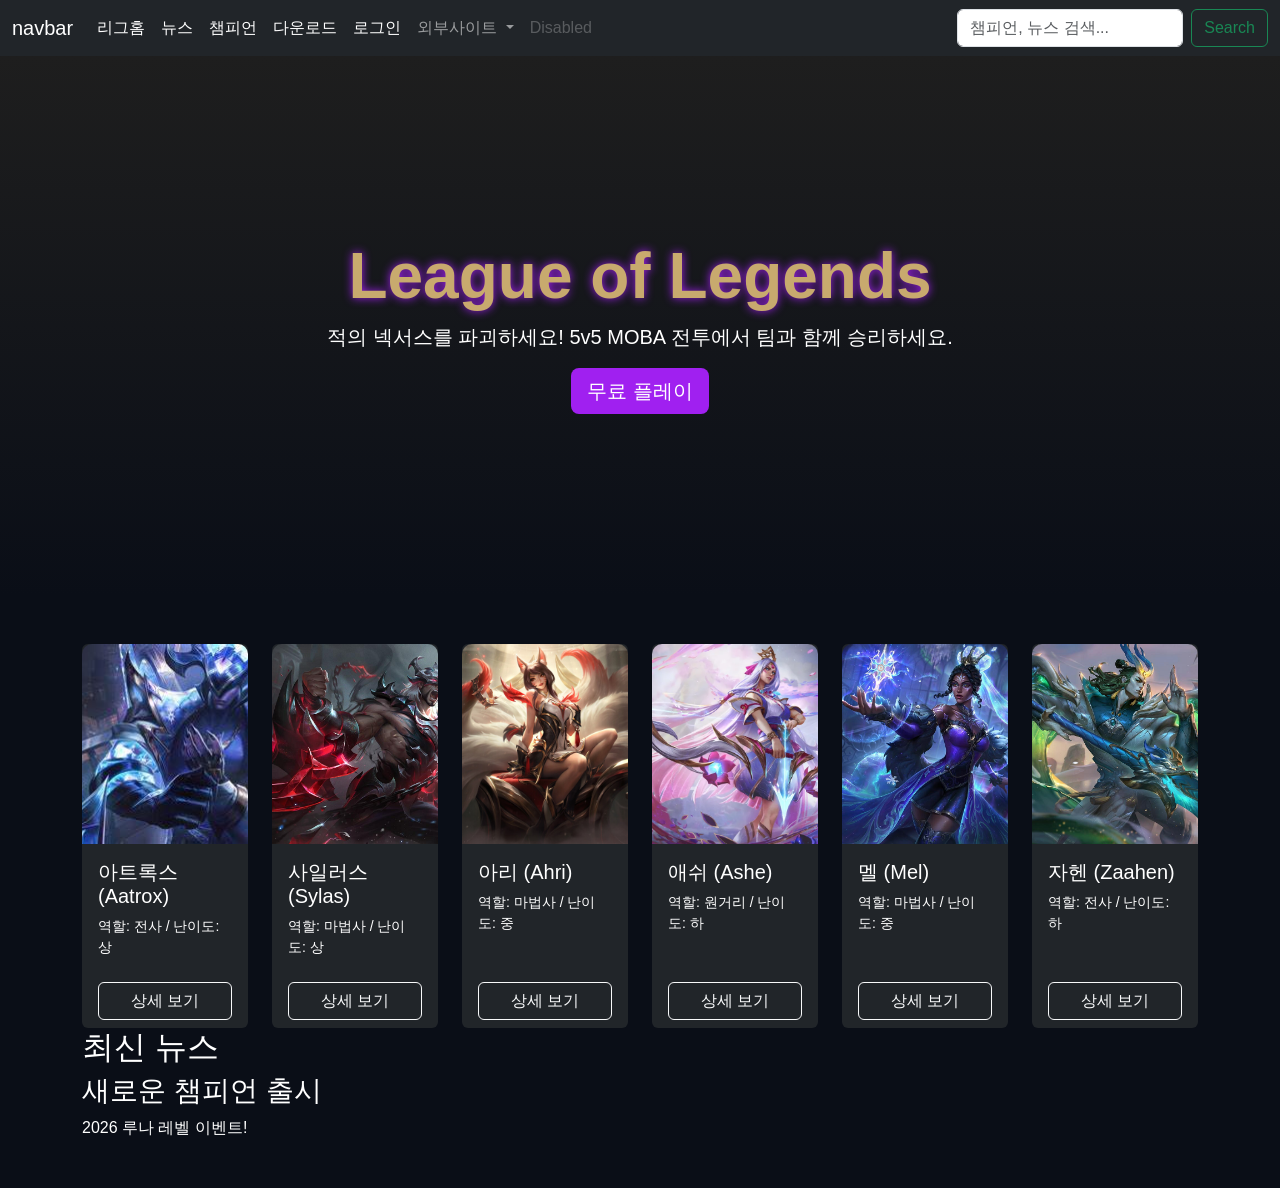
==== commit b9ca81b9: "6주차 과제(챔피언추가,검색기능)" ====
--- a/src/main/resources/META-INF/resources/index.html
+++ b/src/main/resources/META-INF/resources/index.html
@@ -7,7 +7,7 @@
   <!-- <script src="https://cdn.jsdelivr.net/npm/bootstrap@5.3.3/dist/js/bootstrap.bundle.min.js"></script> -->
    <script src="js/bootstrap.bundle.min.js"></script>
    <script src="js/test.js"></script>
-   <script src="js/search.js" defer></script> //dfer: HTML 다 읽은 후 JS 실행
+   <!-- <script src="js/search.js" defer></script> //dfer: HTML 다 읽은 후 JS 실행 -->
 
 <script>
   window.onload = function() {
@@ -87,13 +87,15 @@
         </div>
     </section>
 
+
+
   <div class="container my-5">
-    <div class="row g-4">
+    <div class="row g-4" id="championCards">
 
       <!-- 아트록스 카드 -->
       <div class="col-md-6 col-lg-4 col-xl-2">
         <div class="card bg-dark text-white border-secondary h-100">
-          <img src="../img/Aatrox.jpg" class="card-img-top" alt="아트록스">
+          <img src="img/Aatrox.jpg" class="card-img-top" alt="아트록스">
           <div class="card-body">
             <h5 class="card-title">아트록스 (Aatrox)</h5>
             <p class="card-text small">역할: 전사 / 난이도: 상</p>
@@ -108,27 +110,101 @@
 
       <!-- Sylas 카드 -->
       <div class="col-md-6 col-lg-4 col-xl-2">
-        <div class="card text-center h-100">
-          <img src="../img/sylas.jpg" class="card-img-top" alt="Sylas" loading="lazy">
-          <div class="card-body">
-            <h5 class="card-title accent-red">Sylas</h5>
-            <p class="card-text accent-red">궁극기를 훔치세요</p>
-          </div>
-          <h2 class="text-center accent-purple">챔피언 선택</h2>
-        </div>
-      </div>
+        <div class="card bg-dark text-white border-secondary h-100">
+          <img src="img/sylas.jpg" class="card-img-top" alt="사일러스">
+          <div class="card-body">
+            <h5 class="card-title">사일러스 (Sylas)</h5>
+            <p class="card-text small">역할: 마법사 / 난이도: 상</p>
+          </div>
+          <div class="card-footer bg-transparent border-0">
+            <button class="btn btn-outline-light w-100" data-bs-toggle="modal" data-bs-target="#modalSylas">
+              상세 보기
+            </button>
+          </div>
+        </div>
+      </div>
+
+      <!-- Ahri 카드 -->
+      <div class="col-md-6 col-lg-4 col-xl-2">
+        <div class="card bg-dark text-white border-secondary h-100">
+          <img src="img/Ahri.jpg" class="card-img-top" alt="아리">
+          <div class="card-body">
+            <h5 class="card-title">아리 (Ahri)</h5>
+            <p class="card-text small">역할: 마법사 / 난이도: 중</p>
+          </div>
+          <div class="card-footer bg-transparent border-0">
+            <button class="btn btn-outline-light w-100" data-bs-toggle="modal" data-bs-target="#modalAhri">
+              상세 보기
+            </button>
+          </div>
+        </div>
+      </div>
+
+      <!-- Ashe 카드 -->
+      <div class="col-md-6 col-lg-4 col-xl-2">
+        <div class="card bg-dark text-white border-secondary h-100">
+          <img src="img/Ashe.jpg" class="card-img-top" alt="애쉬">
+          <div class="card-body">
+            <h5 class="card-title">애쉬 (Ashe)</h5>
+            <p class="card-text small">역할: 원거리 / 난이도: 하</p>
+          </div>
+          <div class="card-footer bg-transparent border-0">
+            <button class="btn btn-outline-light w-100" data-bs-toggle="modal" data-bs-target="#modalAshe">
+              상세 보기
+            </button>
+          </div>
+        </div>
+      </div>
+
+      <!-- Mel 카드 -->
+      <div class="col-md-6 col-lg-4 col-xl-2">
+        <div class="card bg-dark text-white border-secondary h-100">
+          <img src="img/Mel.jpg" class="card-img-top" alt="멜">
+          <div class="card-body">
+            <h5 class="card-title">멜 (Mel)</h5>
+            <p class="card-text small">역할: 마법사 / 난이도: 중</p>
+          </div>
+          <div class="card-footer bg-transparent border-0">
+            <button class="btn btn-outline-light w-100" data-bs-toggle="modal" data-bs-target="#modalMel">
+              상세 보기
+            </button>
+          </div>
+        </div>
+      </div>
+
+      <!-- Zaahen 카드 -->
+      <div class="col-md-6 col-lg-4 col-xl-2">
+        <div class="card bg-dark text-white border-secondary h-100">
+          <img src="img/Zaahen.jpg" class="card-img-top" alt="자헨">
+          <div class="card-body">
+            <h5 class="card-title">자헨 (Zaahen)</h5>
+            <p class="card-text small">역할: 전사 / 난이도: 하</p>
+          </div>
+          <div class="card-footer bg-transparent border-0">
+            <button class="btn btn-outline-light w-100" data-bs-toggle="modal" data-bs-target="#modalZaahen">
+              상세 보기
+            </button>
+          </div>
+        </div>
+      </div>
+
+    </div>
 
     
 
-  <h2>최신 뉴스</h2>
-  <div>
+  <h2 id="newsSection">최신 뉴스</h2>
+  <div id="newsContent">
     <h3>새로운 챔피언 출시</h3>
     <p>2026 루나 레벨 이벤트!</p>
   </div>
 
+<!-- ===== 검색 결과 섹션 (기본 숨김) ===== -->
+
+
   <!-- ✅ 아트록스 모달 (body 닫히기 전, row 밖에 위치) -->
   <div class="modal fade" id="modalAatrox" tabindex="-1" aria-labelledby="modalAatroxLabel" aria-hidden="true">
-    <div class="modal-dialog modal-xl modal-dialog-centered modal-dialog-scrollable">
+    <!-- modal-dialog-scrollable 삭제 -->
+    <div class="modal-dialog modal-xl modal-dialog-centered "> 
       <div class="modal-content bg-dark text-white border-secondary">
 
         <!-- 헤더 -->
@@ -142,22 +218,236 @@
           <iframe
             src="../modals/Aatrox.html"
             frameborder="0"
-            scrolling="no"
-            style="width: 100%; height: 100%; border: none;"
-            allowfullscreen>
-          </iframe>
-        </div>
-
-        <!-- 푸터 -->
-        <div class="modal-footer border-secondary">
-          <button type="button" class="btn btn-outline-light" data-bs-dismiss="modal">닫기</button>
-        </div>
-
-      </div>
-    </div>
-  </div>
-
- <!-- <script src="js/search.js"></script> -->
+            scrolling="yes"
+            style="width: 100%; height: 100%; border: none;"
+            allowfullscreen>
+          </iframe>
+        </div>
+
+        <!-- 푸터 -->
+        <div class="modal-footer border-secondary">
+          <button type="button" class="btn btn-outline-light" data-bs-dismiss="modal">닫기</button>
+        </div>
+
+      </div>
+    </div>
+  </div>
+
+  <!-- ✅ 사일러스 모달 (body 닫히기 전, row 밖에 위치) -->
+  <div class="modal fade" id="modalSylas" tabindex="-1" aria-labelledby="modalSylasLabel" aria-hidden="true">
+    <div class="modal-dialog modal-xl modal-dialog-centered ">
+      <div class="modal-content bg-dark text-white border-secondary">
+
+        <!-- 헤더 -->
+        <div class="modal-header border-secondary">
+          <h5 class="modal-title" id="modalSylasLabel">사일러스(Sylas) 상세정보</h5>
+          <button type="button" class="btn-close btn-close-white" data-bs-dismiss="modal" aria-label="Close"></button>
+        </div>
+
+        <!-- 본문 (iframe) -->
+        <div class="modal-body p-0" style="height: 65vh; background: #0a0e17;">
+          <iframe
+            src="../modals/Sylas.html"
+            frameborder="0"
+            scrolling="yes"
+            style="width: 100%; height: 100%; border: none;"
+            allowfullscreen>
+          </iframe>
+        </div>
+
+        <!-- 푸터 -->
+        <div class="modal-footer border-secondary">
+          <button type="button" class="btn btn-outline-light" data-bs-dismiss="modal">닫기</button>
+        </div>
+
+      </div>
+    </div>
+  </div>
+
+  <!-- ✅ 아리 모달 (body 닫히기 전, row 밖에 위치) -->
+  <div class="modal fade" id="modalAhri" tabindex="-1" aria-labelledby="modalAhriLabel" aria-hidden="true">
+    <div class="modal-dialog modal-xl modal-dialog-centered ">
+      <div class="modal-content bg-dark text-white border-secondary">
+
+        <!-- 헤더 -->
+        <div class="modal-header border-secondary">
+          <h5 class="modal-title" id="modalAhriLabel">아리(Ahri) 상세정보</h5>
+          <button type="button" class="btn-close btn-close-white" data-bs-dismiss="modal" aria-label="Close"></button>
+        </div>
+
+        <!-- 본문 (iframe) -->
+        <div class="modal-body p-0" style="height: 65vh; background: #0a0e17;">
+          <iframe
+            src="modals/Ahri.html"
+            frameborder="0"
+            scrolling="yes"
+            style="width: 100%; height: 100%; border: none;"
+            allowfullscreen>
+          </iframe>
+        </div>
+
+        <!-- 푸터 -->
+        <div class="modal-footer border-secondary">
+          <button type="button" class="btn btn-outline-light" data-bs-dismiss="modal">닫기</button>
+        </div>
+
+      </div>
+    </div>
+  </div>
+
+  <!-- ✅ 애쉬 모달 (body 닫히기 전, row 밖에 위치) -->
+  <div class="modal fade" id="modalAshe" tabindex="-1" aria-labelledby="modalAsheLabel" aria-hidden="true">
+    <div class="modal-dialog modal-xl modal-dialog-centered ">
+      <div class="modal-content bg-dark text-white border-secondary">
+
+        <!-- 헤더 -->
+        <div class="modal-header border-secondary">
+          <h5 class="modal-title" id="modalAsheLabel">애쉬(Ashe) 상세정보</h5>
+          <button type="button" class="btn-close btn-close-white" data-bs-dismiss="modal" aria-label="Close"></button>
+        </div>
+
+        <!-- 본문 (iframe) -->
+        <div class="modal-body p-0" style="height: 65vh; background: #0a0e17;">
+          <iframe
+            src="modals/Ashe.html"
+            frameborder="0"
+            scrolling="yes"
+            style="width: 100%; height: 100%; border: none;"
+            allowfullscreen>
+          </iframe>
+        </div>
+
+        <!-- 푸터 -->
+        <div class="modal-footer border-secondary">
+          <button type="button" class="btn btn-outline-light" data-bs-dismiss="modal">닫기</button>
+        </div>
+
+      </div>
+    </div>
+  </div>
+
+  <!-- ✅ 멜 모달 (body 닫히기 전, row 밖에 위치) -->
+  <div class="modal fade" id="modalMel" tabindex="-1" aria-labelledby="modalMelLabel" aria-hidden="true">
+    <div class="modal-dialog modal-xl modal-dialog-centered ">
+      <div class="modal-content bg-dark text-white border-secondary">
+
+        <!-- 헤더 -->
+        <div class="modal-header border-secondary">
+          <h5 class="modal-title" id="modalMelLabel">멜(Mel) 상세정보</h5>
+          <button type="button" class="btn-close btn-close-white" data-bs-dismiss="modal" aria-label="Close"></button>
+        </div>
+
+        <!-- 본문 (iframe) -->
+        <div class="modal-body p-0" style="height: 65vh; background: #0a0e17;">
+          <iframe
+            src="modals/Mel.html"
+            frameborder="0"
+            scrolling="yes"
+            style="width: 100%; height: 100%; border: none;"
+            allowfullscreen>
+          </iframe>
+        </div>
+
+        <!-- 푸터 -->
+        <div class="modal-footer border-secondary">
+          <button type="button" class="btn btn-outline-light" data-bs-dismiss="modal">닫기</button>
+        </div>
+
+      </div>
+    </div>
+  </div>
+
+  <!-- ✅ 자헨 모달 (body 닫히기 전, row 밖에 위치) -->
+  <div class="modal fade" id="modalZaahen" tabindex="-1" aria-labelledby="modalZaahenLabel" aria-hidden="true">
+    <div class="modal-dialog modal-xl modal-dialog-centered ">
+      <div class="modal-content bg-dark text-white border-secondary">
+
+        <!-- 헤더 -->
+        <div class="modal-header border-secondary">
+          <h5 class="modal-title" id="modalZaahenLabel">자헨(Zaahen) 상세정보</h5>
+          <button type="button" class="btn-close btn-close-white" data-bs-dismiss="modal" aria-label="Close"></button>
+        </div>
+
+        <!-- 본문 (iframe) -->
+        <div class="modal-body p-0" style="height: 65vh; background: #0a0e17;">
+          <iframe
+            src="modals/Zaahen.html"
+            frameborder="0"
+            scrolling="yes"
+            style="width: 100%; height: 100%; border: none;"
+            allowfullscreen>
+          </iframe>
+        </div>
+
+        <!-- 푸터 -->
+        <div class="modal-footer border-secondary">
+          <button type="button" class="btn btn-outline-light" data-bs-dismiss="modal">닫기</button>
+        </div>
+
+      </div>
+    </div>
+  </div>
+
+ 
+
+
+ <script src="js/search.js"></script>
   <script src="https://cdn.jsdelivr.net/npm/bootstrap@5.3.3/dist/js/bootstrap.bundle.min.js"></script>
+    </div>
+
+<section id="searchResults" style="display:none;">
+
+  <!-- 키워드 헤더 -->
+  <div class="search-keyword-header" style="background:#111; text-align:center; padding:40px 0;">
+    <h1 id="searchKeywordDisplay" style="color:#fff;"></h1>
+  </div>
+
+  <!-- 본문: 사이드바 + 콘텐츠 -->
+  <div class="search-body">
+    <div class="container-fluid px-0">
+      <div class="row g-0">
+
+        <!-- 왼쪽 카테고리 사이드바 -->
+        <div class="col-md-3 col-lg-2 py-4" style="background:#fff; border-right:1px solid #eee;">
+          <div class="px-3 mb-3" style="font-size:0.8rem; color:#999; text-transform:uppercase;">카테고리</div>
+          <div class="search-category-item px-3 py-2" 
+               style="cursor:pointer; border-left:3px solid #c8253a; color:#c8253a; font-weight:bold;"
+               onclick="switchCategory('champion', this)">
+            챔피언 <span id="champCount">(0)</span>
+          </div>
+          <div class="search-category-item px-3 py-2"
+               style="cursor:pointer; border-left:3px solid transparent;"
+               onclick="switchCategory('news', this)">
+            뉴스 <span id="newsCount">(0)</span>
+          </div>
+        </div>
+
+        <!-- 오른쪽 콘텐츠 -->
+        <div class="col-md-9 col-lg-10 p-4" style="background:#f9f9f9; min-height:400px;">
+
+          <!-- 챔피언 결과 -->
+          <div id="resultChampion">
+            <h5 class="mb-4" style="color:#333;">챔피언</h5>
+            <div id="championResultList"></div>
+          </div>
+
+          <!-- 뉴스 결과 -->
+          <div id="resultNews" style="display:none;">
+            <h5 class="mb-4" style="color:#333;">뉴스</h5>
+            <div id="newsResultList"></div>
+          </div>
+
+        </div>
+      </div>
+    </div>
+  </div>
+
+  <!-- ✅ 과제: 메인화면으로 돌아가기 버튼 -->
+  <div class="text-center py-4" style="background:#111;">
+    <button class="btn btn-outline-light" onclick="showMainScreen()">← 메인화면으로 돌아가기</button>
+  </div>
+
+</section>
+
 </body>
 </html>
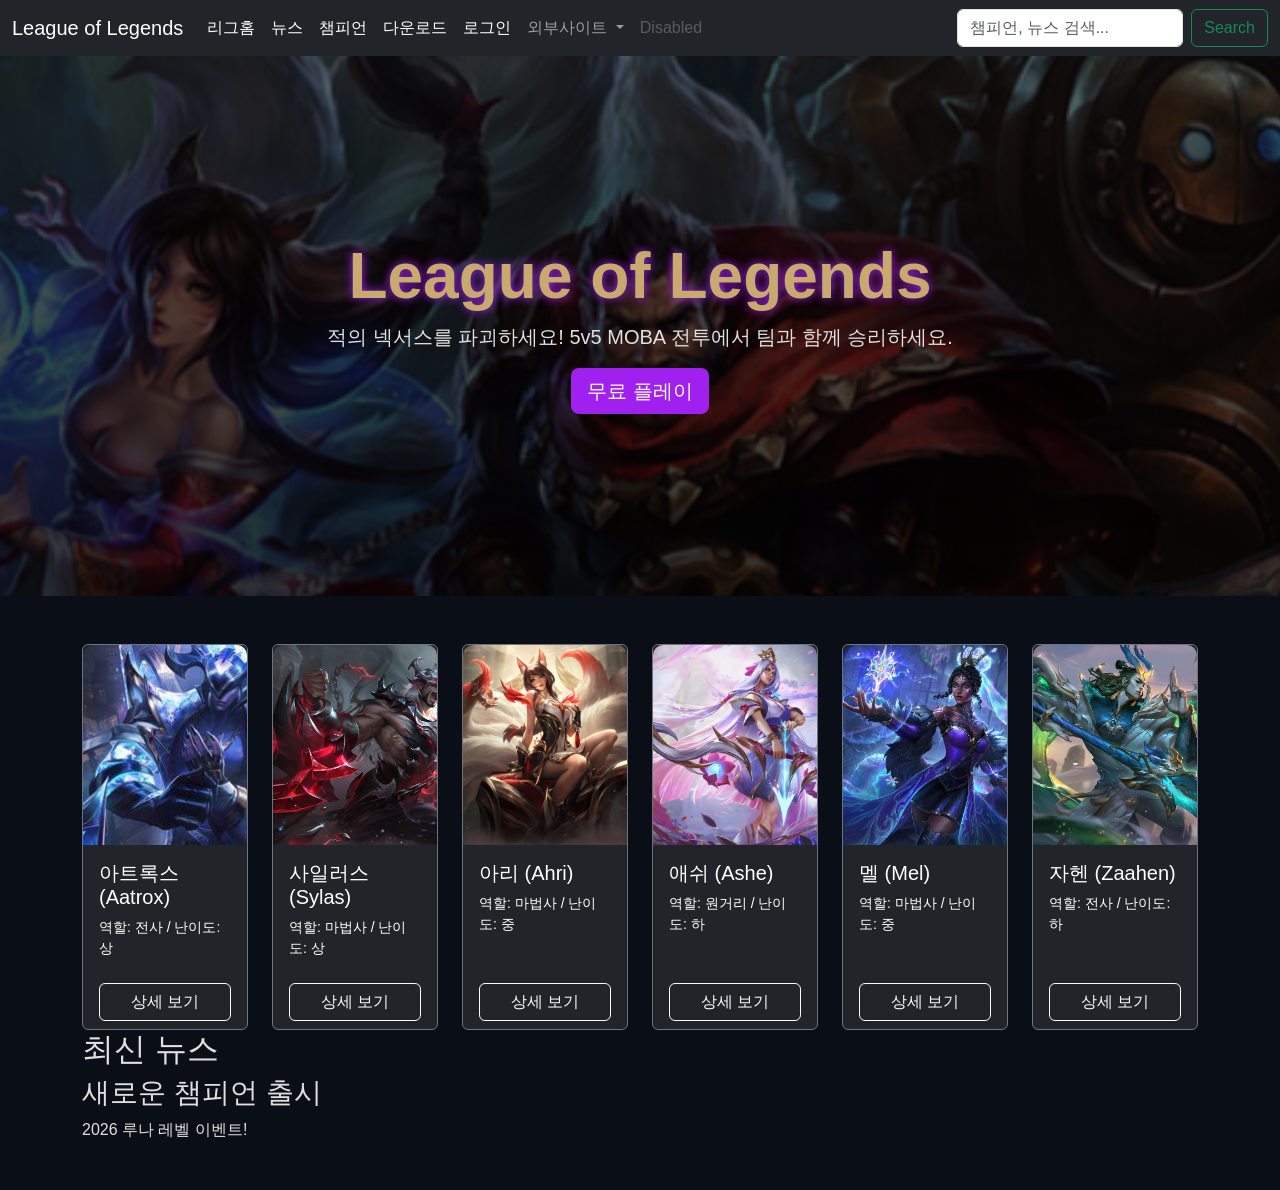
==== commit 63eddd80: "7주차 수업" ====
--- a/src/main/resources/META-INF/resources/index.html
+++ b/src/main/resources/META-INF/resources/index.html
@@ -4,10 +4,13 @@
   <meta charset="UTF-8">
   <meta name="viewport" content="width=device-width, initial-scale=1.0">
   <link href="https://cdn.jsdelivr.net/npm/bootstrap@5.3.3/dist/css/bootstrap.min.css" rel="stylesheet">
+  <link rel="stylesheet" href="css/main.css">
   <!-- <script src="https://cdn.jsdelivr.net/npm/bootstrap@5.3.3/dist/js/bootstrap.bundle.min.js"></script> -->
    <script src="js/bootstrap.bundle.min.js"></script>
    <script src="js/test.js"></script>
    <!-- <script src="js/search.js" defer></script> //dfer: HTML 다 읽은 후 JS 실행 -->
+
+   
 
 <script>
   window.onload = function() {
@@ -16,18 +19,7 @@
 </script>
 
   <link rel="stylesheet" href=".//css/download.css">
-  <style>
-    body { background-color: #0a0e17; color: #fff; font-family: 'Arial', sans-serif; }
-    .navbar { background-color: #000; }
-    .hero { background: linear-gradient(to bottom, #1e1e1e, #0a0e17); min-height: 60vh; }
-    .accent-purple { color: #a020f0; }
-    .accent-red { color: #ff0000; }
-    .card { background-color: #1e1e1e; border: none; transition: transform 0.3s, box-shadow 0.3s; }
-    .card:hover { transform: scale(1.05); box-shadow: 0 10px 20px rgba(160, 32, 240, 0.5); }
-    .card-img-top { height: 200px; object-fit: cover; border-radius: 10px 10px 0 0; object-position: center top; }
-    .btn-primary { background-color: #a020f0; border: none; }
-    .btn-primary:hover { background-color: #800080; }
-  </style>
+
 </head>
 
 <body>
@@ -35,7 +27,7 @@
 
   <nav class="navbar navbar-expand-lg navbar-dark bg-dark">
     <div class="container-fluid">
-      <a class="navbar-brand" href="#">navbar</a>
+      <a class="navbar-brand" href="http://localhost:8080/">League of Legends</a>
       <button class="navbar-toggler" type="button" data-bs-toggle="collapse" data-bs-target="#navbarSupportedContent" aria-controls="navbarSupportedContent" aria-expanded="false" aria-label="Toggle navigation">
         <span class="navbar-toggler-icon"></span>
       </button>
--- a/src/main/resources/META-INF/resources/css/main.css
+++ b/src/main/resources/META-INF/resources/css/main.css
@@ -0,0 +1,85 @@
+/* ── 기본 레이아웃 ──────────────────────────────────────────── */
+body { background-color: #0a0e17; color: #fff; font-family: 'Arial', sans-serif; }
+.navbar { background-color: #000; }
+.hero { background: linear-gradient(to bottom, #1e1e1e, #0a0e17); min-height: 60vh; }
+
+/* ── 강조 색상 ──────────────────────────────────────────────── */
+.accent-purple { color: #a020f0; }
+.accent-red { color: #ff0000; }
+
+/* ── 카드 ────────────────────────────────────────────────────── */
+.card { background-color: #1e1e1e; border: none; transition: transform 0.3s, box-shadow 0.3s; }
+.card:hover { transform: scale(1.05); box-shadow: 0 10px 20px rgba(160, 32, 240, 0.5); }
+.card-img-top { height: 200px; object-fit: cover; border-radius: 10px 10px 0 0; }
+
+/* ── 버튼 ────────────────────────────────────────────────────── */
+.btn-primary { background-color: #a020f0; border: none; }
+.btn-primary:hover { background-color: #800080; }
+
+/* ── 검색 결과 페이지 ────────────────────────────────────────── */
+#searchResults { display: none; }
+
+.search-keyword-header {
+    background: #0a0a0a;
+    background-image: radial-gradient(ellipse at center, #1a1a1a 0%, #000 70%);
+    min-height: 180px;
+    display: flex;
+    align-items: center;
+    justify-content: center;
+    border-bottom: 2px solid #c8a96e;
+}
+.search-keyword-header h1 {
+    font-size: 2.8rem;
+    font-weight: 700;
+    color: #fff;
+    letter-spacing: 0.05em;
+}
+
+.search-body { background-color: #f0ede8; min-height: 500px; }
+.search-sidebar { border-right: 1px solid #ddd; }
+
+.search-category-item {
+    padding: 14px 20px;
+    cursor: pointer;
+    color: #333;
+    font-size: 0.95rem;
+    border-left: 3px solid transparent;
+    transition: all 0.2s;
+}
+.search-category-item:hover { background: #e0dcd5; }
+.search-category-item.active {
+    border-left: 3px solid #c8253a;
+    font-weight: 700;
+    color: #c8253a;
+    background: #e8e4df;
+}
+.search-category-item .count { color: #999; font-size: 0.85rem; margin-left: 6px; }
+
+.search-content-area { padding: 30px; }
+
+.search-result-card {
+    background: #fff;
+    border: none;
+    border-radius: 6px;
+    margin-bottom: 16px;
+    transition: box-shadow 0.2s;
+}
+.search-result-card:hover { box-shadow: 0 4px 15px rgba(0,0,0,0.15); }
+.search-result-card img { width: 110px; height: 80px; object-fit: cover; border-radius: 6px 0 0 6px; }
+
+.no-result { text-align: center; padding: 80px 20px; color: #666; }
+.no-result h4 { color: #333; }
+
+
+ 
+    body { background-color: #0a0e17; color: #fff; font-family: 'Arial', sans-serif; }
+    .navbar { background-color: #000; }
+    .hero { background: linear-gradient(to bottom, #1e1e1e, #0a0e17); min-height: 60vh; }
+    .accent-purple { color: #a020f0; }
+    .accent-red { color: #ff0000; }
+    .card { background-color: #1e1e1e; border: none; transition: transform 0.3s, box-shadow 0.3s; }
+    .card:hover { transform: scale(1.05); box-shadow: 0 10px 20px rgba(160, 32, 240, 0.5); }
+    .card-img-top { height: 200px; object-fit: cover; border-radius: 10px 10px 0 0; object-position: center top; }
+    .btn-primary { background-color: #a020f0; border: none; }
+    .btn-primary:hover { background-color: #800080; }
+  
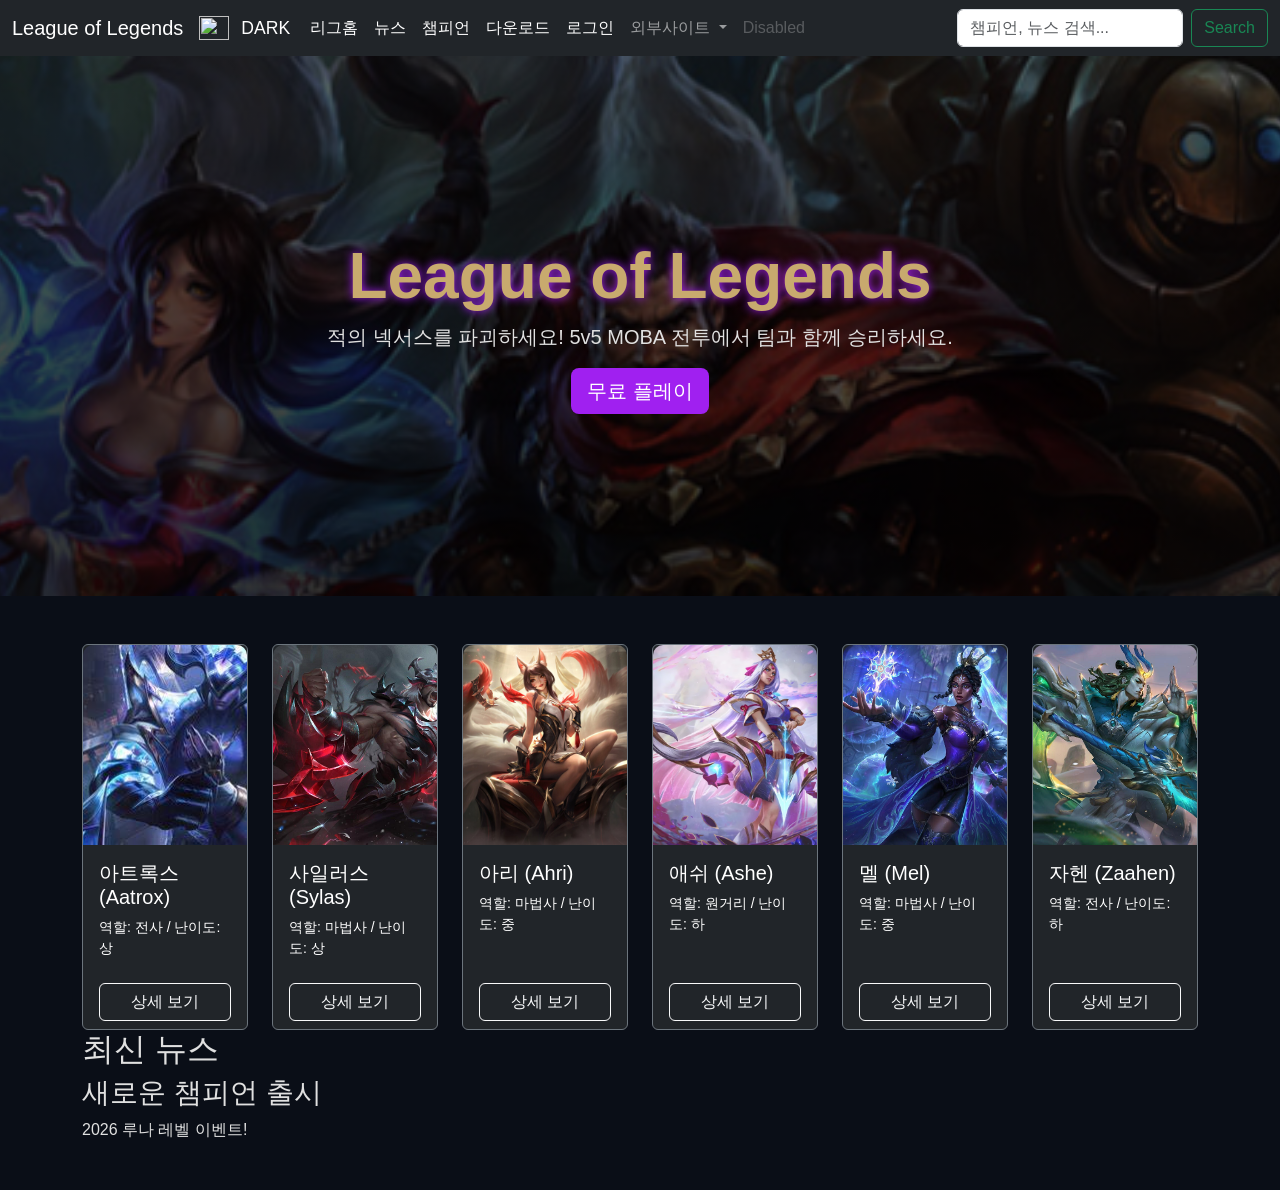
==== commit 02c1e0bc: "9,10주차 과제" ====
--- a/src/main/resources/META-INF/resources/index.html
+++ b/src/main/resources/META-INF/resources/index.html
@@ -8,6 +8,7 @@
   <!-- <script src="https://cdn.jsdelivr.net/npm/bootstrap@5.3.3/dist/js/bootstrap.bundle.min.js"></script> -->
    <script src="js/bootstrap.bundle.min.js"></script>
    <script src="js/test.js"></script>
+   <script src="js/toggle.js" defer></script>
    <!-- <script src="js/search.js" defer></script> //dfer: HTML 다 읽은 후 JS 실행 -->
 
    
@@ -28,6 +29,12 @@
   <nav class="navbar navbar-expand-lg navbar-dark bg-dark">
     <div class="container-fluid">
       <a class="navbar-brand" href="http://localhost:8080/">League of Legends</a>
+      <img src="/images/LOL.webp" alt="" width="30" height="24">
+      <!-- [변경] "Navbar" 텍스트 → 다크/라이트 토글 버튼 -->
+      
+      <button class="btn border-0" id="themeToggleBtn">
+      DARK
+      </button>
       <button class="navbar-toggler" type="button" data-bs-toggle="collapse" data-bs-target="#navbarSupportedContent" aria-controls="navbarSupportedContent" aria-expanded="false" aria-label="Toggle navigation">
         <span class="navbar-toggler-icon"></span>
       </button>
@@ -46,8 +53,9 @@
             <a class="nav-link active" aria-current="page" href="main_page_sub/download.html">다운로드</a>
           </li>
           <li class="nav-item">
-            <a class="nav-link active" aria-current="page" href="#">로그인</a>
-          </li>
+            <a class="nav-link active" aria-current="page" href="/login">로그인</a>
+          </li>
+          
           <li class="nav-item dropdown">
             <a class="nav-link dropdown-toggle" href="#" id="navbarDropdown" role="button" data-bs-toggle="dropdown" aria-expanded="false">
               외부사이트
@@ -441,5 +449,6 @@
 
 </section>
 
+<script src="js/test2.js"></script>
 </body>
 </html>
--- a/src/main/resources/META-INF/resources/css/main.css
+++ b/src/main/resources/META-INF/resources/css/main.css
@@ -82,4 +82,18 @@
     .card-img-top { height: 200px; object-fit: cover; border-radius: 10px 10px 0 0; object-position: center top; }
     .btn-primary { background-color: #a020f0; border: none; }
     .btn-primary:hover { background-color: #800080; }
+
+    /* ── [추가] 테마 토글 버튼 (폰트 크기, 색상 등 ) ──────────────── */
+    #themeToggleBtn { font-size: 1.1rem; color: #fff; }
+    body.light-mode #themeToggleBtn { color: #212529; }
+    
+    /* ── [추가] 라이트 모드 (다양한 색상 정보 ─────────────────────── */
+    body.light-mode { background-color: #f8f9fa; color: #212529; }
+    body.light-mode .navbar { background-color: #e9ecef !important; }
+    body.light-mode .navbar .navbar-brand,
+    body.light-mode .navbar .nav-link { color: #212529 !important; }
+    body.light-mode .hero { background: linear-gradient(to bottom, #dce3ea, #f8f9fa); }
+    body.light-mode .card { background-color: #ffffff; color: #212529; border: 1px solid #dee2e6; }
+    body.light-mode .card-title { color: #212529;}
+    body.light-mode .card-text { color: #555; }
   
